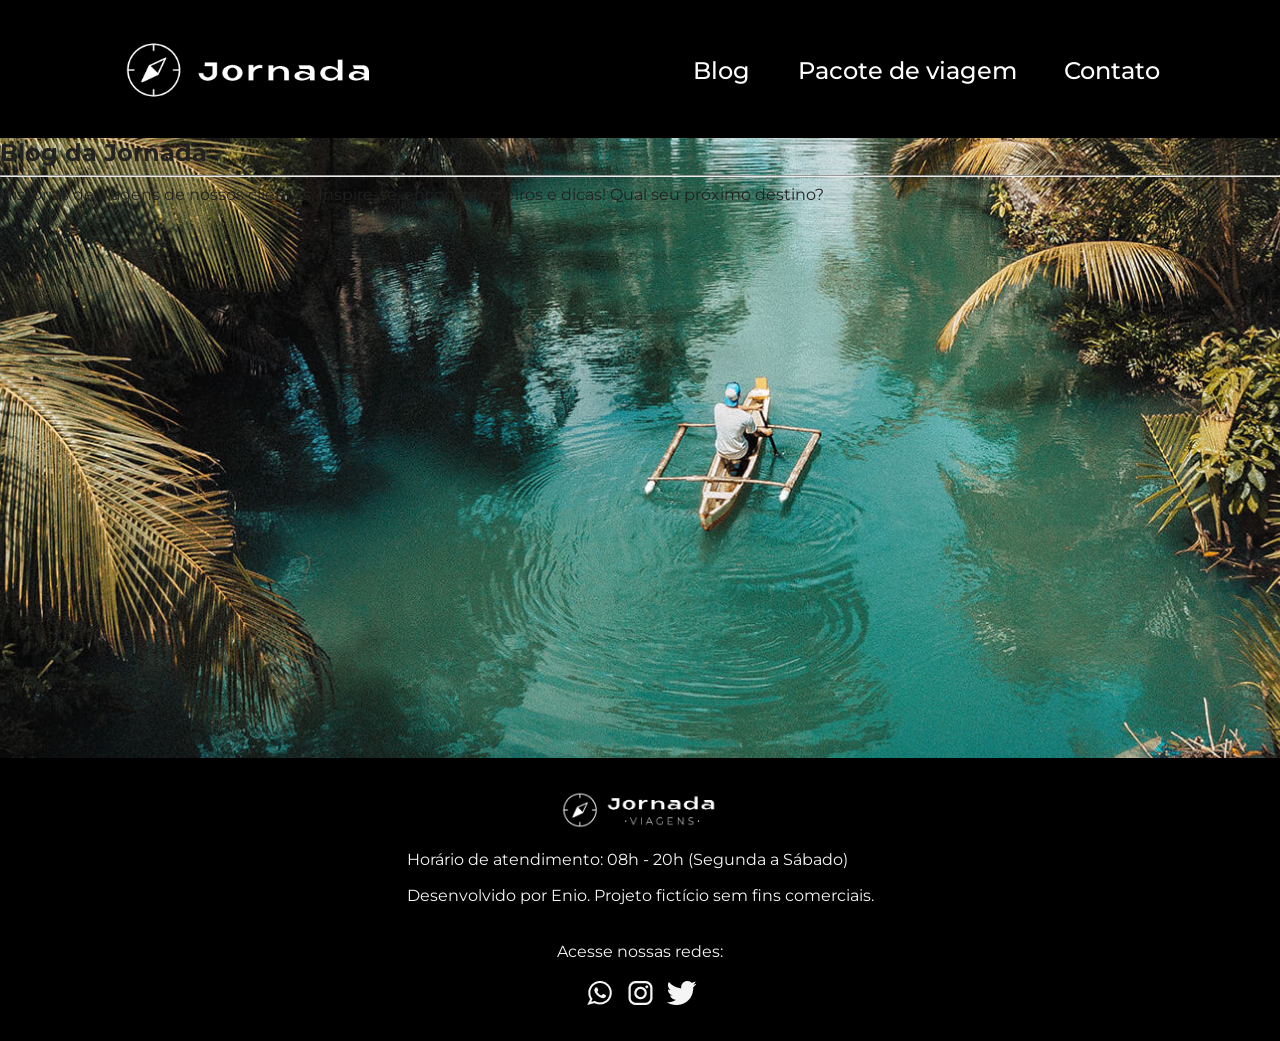
==== blog.html @ 042231ff "iniciando a pagina blog, com o HTML e criação das pastas de imagens" ====
<!doctype html>
<html lang="pt-BR">
  <head>
    <meta charset="UTF-8" />
    <meta name="viewport" content="width=device-width, initial-scale=1.0" />
    <link rel="shortcut icon" href="favico.png" type="image/x-icon" />
    <link rel="stylesheet" href="./CSS/style.css" />
    <title>Jornada Viagens</title>
  </head>
  <body>
    <header class="header-main">
      <div class="div-header">
        <a class="logo" href="index.html" title="voltar ao inicio"
          ><img
            class="logo-mobile"
            src="./img/header_footer/Símbolo_white.png"
            alt="simbolo de uma bussola branco
              "
          />
          <img
            class="logo-desktop"
            src="./img/header_footer/Logo-branco.png"
            alt="logo com escrita"
          />
        </a>

        <div class="div-menu">
          <label for="menu">
            <img
              class="menu-hamburger"
              src="./img/header_footer/menu.png"
              alt="menu hamburger"
            />
          </label>
          <input type="checkbox" id="menu" hidden />
          <nav>
            <ul class="list-links">
              <li class="item">
                <a href="blog.html" target="_blank" title="acessar blog"
                  >Blog</a
                >
              </li>
              <li class="item">
                <a href="pacotes.html" target="_blank" title="acessar pacotes"
                  >Pacote de viagem</a
                >
              </li>
              <li class="item">
                <a href="contato.html" target="_blank" title="acessar contatos"
                  >Contato</a
                >
              </li>
            </ul>
          </nav>
        </div>
      </div>
    </header>

    <section class="blog hero">
      <div class="hero-img">
        <div class="hero-content">
          <h1>Blog da Jornada</h1>
          <hr />
          <p>
            Histórias de viagens de nossos clientes. Inspire-se, encontre
            roteiros e dicas! Qual seu próximo destino?
          </p>
        </div>
      </div>
    </section>

    <footer class="footer">
      <div class="informations-footer">
        <div class="img-text">
          <img
            src="./img/footer/Logo-branco-com-tagline.png"
            alt=""
            class="logo-footer"
          />
          <div class="hourly-dev">
            <p class="hourly">
              Horário de atendimento: 08h - 20h (Segunda a Sábado)
            </p>
            <p class="dev">
              Desenvolvido por Enio. Projeto fictício sem fins comerciais.
            </p>
          </div>
        </div>
        <div class="social-media">
          <p class="redes">Acesse nossas redes:</p>
          <div class="social-media-icons">
            <img src="./img/footer/Whatsapp 1 (2).png" alt="" class="zap" />
            <img src="./img/footer/Instragam 1 (2).png" alt="" class="insta" />
            <img src="./img/footer/Twiter 1 (2).png" alt="" class="tw" />
          </div>
        </div>
      </div>
    </footer>
  </body>
</html>
---- CSS/style.css ----
@import url(./global.css);
@import url(./header.css);
@import url(./hero.css);
@import url(./offers.css);
@import url(./categories.css);
@import url(./destinations.css);
@import url(./payments.css);
@import url(./testimonials.css);
@import url(./footer.css);
@import url(./contato.css);
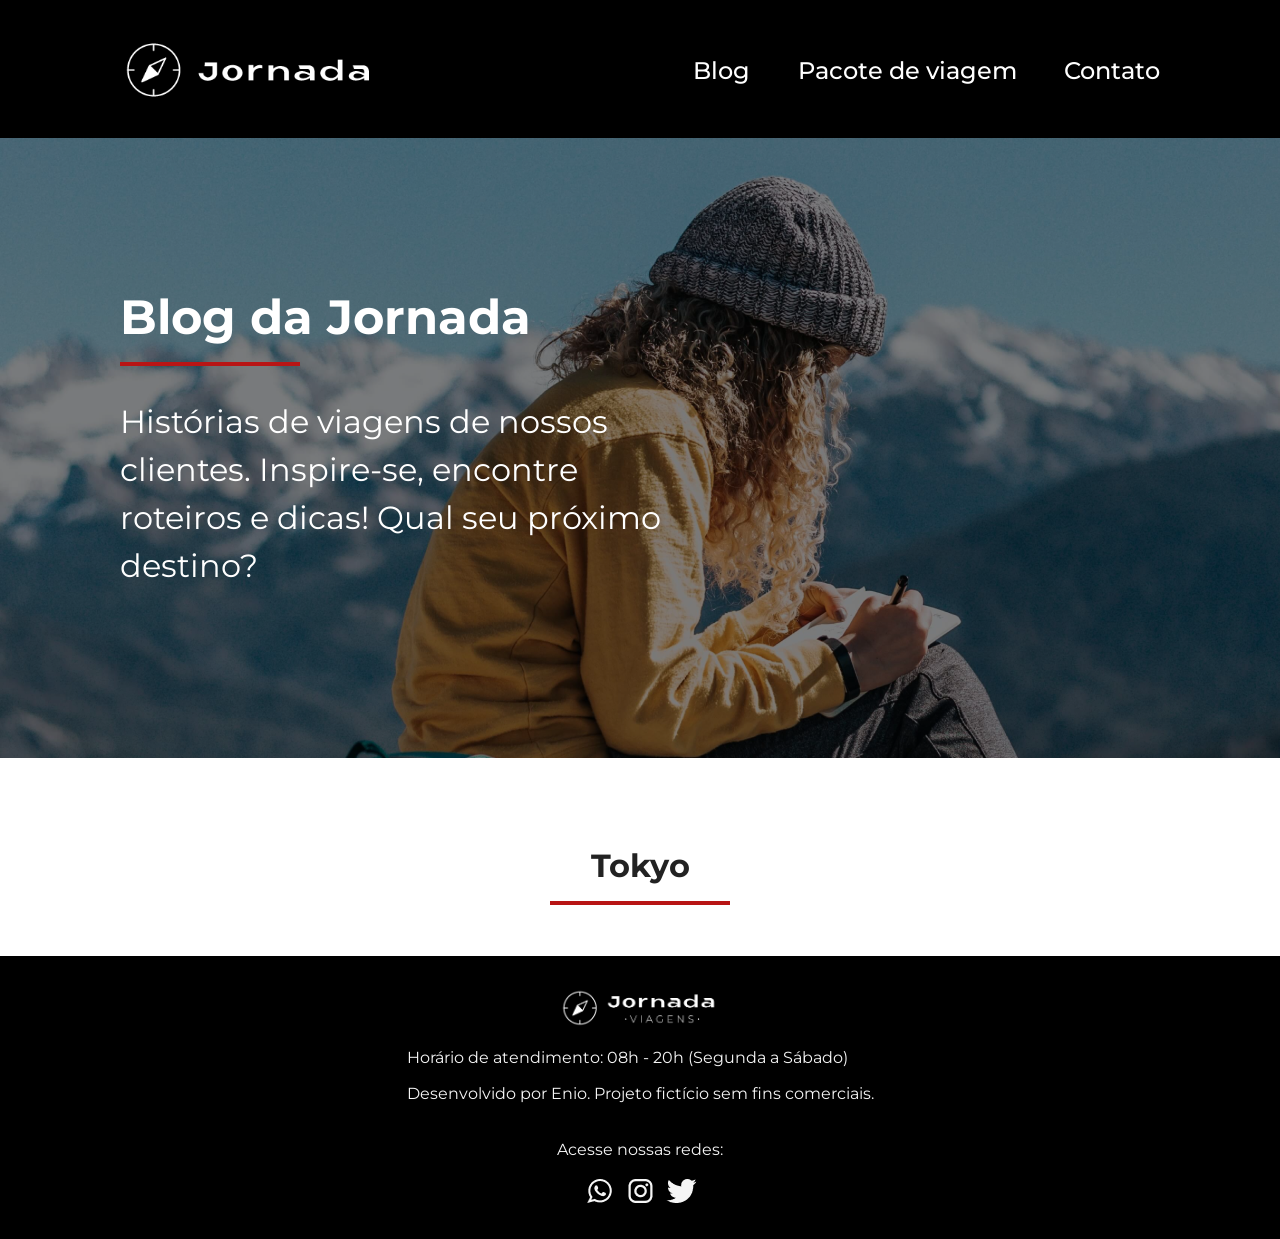
==== commit 150d5f2d: "iniciando a estrutura do HTML da pagina blog" ====
--- a/blog.html
+++ b/blog.html
@@ -69,6 +69,48 @@
       </div>
     </section>
 
+    <section class="report">
+      <div class="section-title destinations">
+        <h2>Tokyo</h2>
+        <hr />
+      </div>
+
+      <div class="container-steps">
+        <div class="step arrive">
+          <h3></h3>
+          <p></p>
+          <div class="img-tokyo"></div>
+        </div>
+
+        <div class="step">
+          <h3></h3>
+          <p></p>
+        </div>
+
+        <div class="hotel-tokyo"></div>
+
+        <div class="step">
+          <h3></h3>
+          <p></p>
+        </div>
+
+        <div class="step">
+          <h3></h3>
+          <p></p>
+        </div>
+
+        <div class="step">
+          <h3></h3>
+          <p></p>
+        </div>
+
+        <div class="step">
+          <h3></h3>
+          <p></p>
+        </div>
+      </div>
+    </section>
+
     <footer class="footer">
       <div class="informations-footer">
         <div class="img-text">
--- a/CSS/style.css
+++ b/CSS/style.css
@@ -8,3 +8,4 @@
 @import url(./testimonials.css);
 @import url(./footer.css);
 @import url(./contato.css);
+@import url(./blog.css);
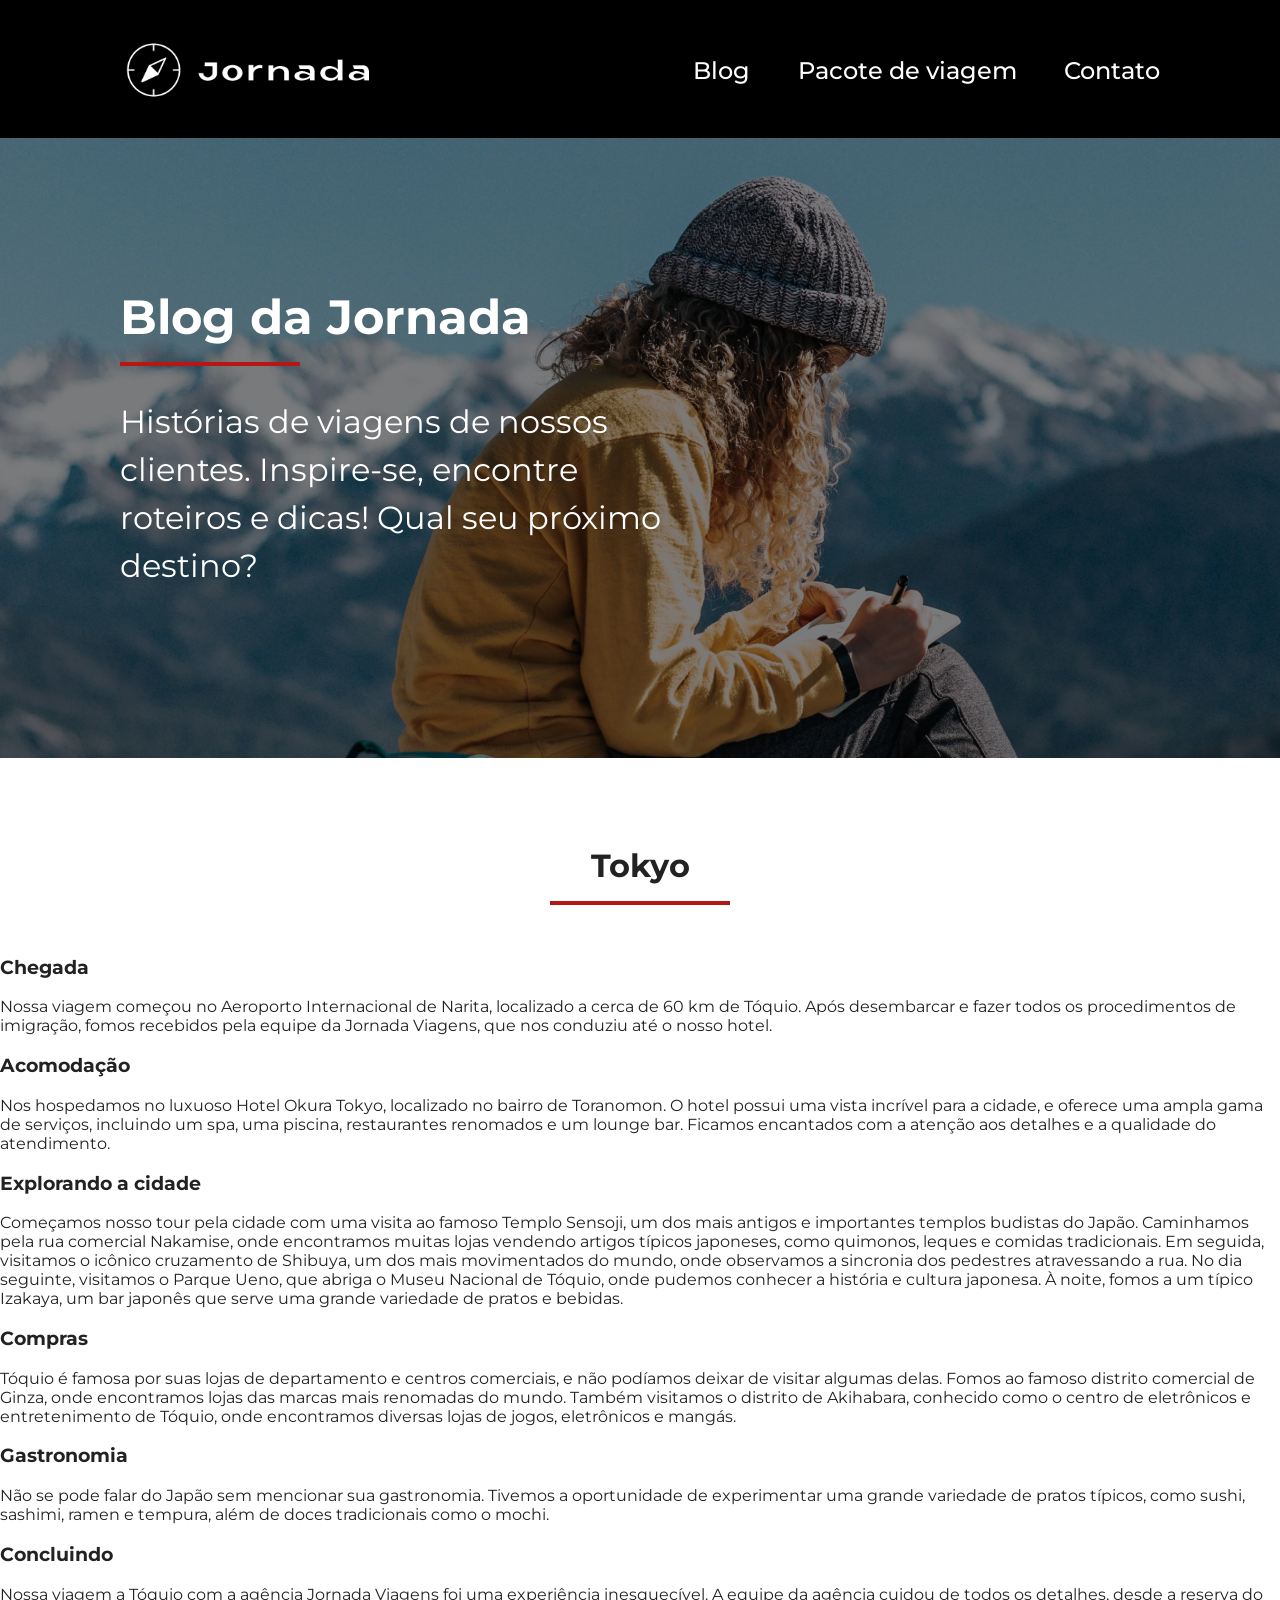
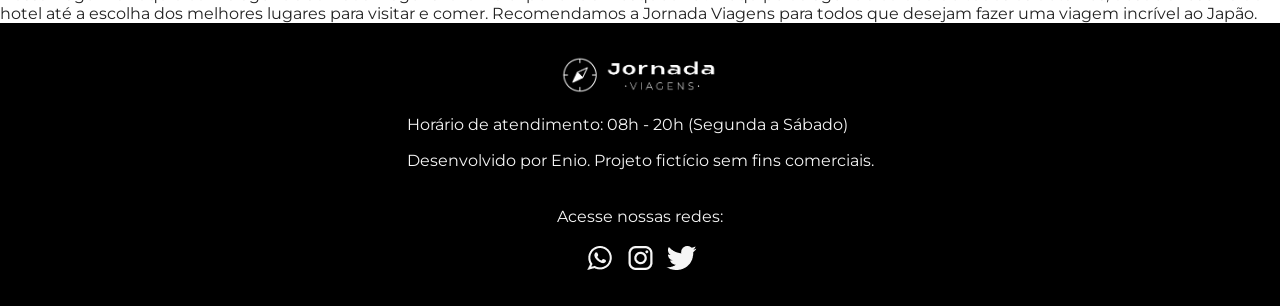
==== commit 812bc507: "adicionando os titulos e paragrafos do steps da section report" ====
--- a/blog.html
+++ b/blog.html
@@ -77,36 +77,77 @@
 
       <div class="container-steps">
         <div class="step arrive">
-          <h3></h3>
-          <p></p>
+          <h3>Chegada</h3>
+          <p>
+            Nossa viagem começou no Aeroporto Internacional de Narita,
+            localizado a cerca de 60 km de Tóquio. Após desembarcar e fazer
+            todos os procedimentos de imigração, fomos recebidos pela equipe da
+            Jornada Viagens, que nos conduziu até o nosso hotel.
+          </p>
           <div class="img-tokyo"></div>
         </div>
 
         <div class="step">
-          <h3></h3>
-          <p></p>
+          <h3>Acomodação</h3>
+          <p>
+            Nos hospedamos no luxuoso Hotel Okura Tokyo, localizado no bairro de
+            Toranomon. O hotel possui uma vista incrível para a cidade, e
+            oferece uma ampla gama de serviços, incluindo um spa, uma piscina,
+            restaurantes renomados e um lounge bar. Ficamos encantados com a
+            atenção aos detalhes e a qualidade do atendimento.
+          </p>
         </div>
 
         <div class="hotel-tokyo"></div>
 
         <div class="step">
-          <h3></h3>
-          <p></p>
+          <h3>Explorando a cidade</h3>
+          <p>
+            Começamos nosso tour pela cidade com uma visita ao famoso Templo
+            Sensoji, um dos mais antigos e importantes templos budistas do
+            Japão. Caminhamos pela rua comercial Nakamise, onde encontramos
+            muitas lojas vendendo artigos típicos japoneses, como quimonos,
+            leques e comidas tradicionais. Em seguida, visitamos o icônico
+            cruzamento de Shibuya, um dos mais movimentados do mundo, onde
+            observamos a sincronia dos pedestres atravessando a rua. No dia
+            seguinte, visitamos o Parque Ueno, que abriga o Museu Nacional de
+            Tóquio, onde pudemos conhecer a história e cultura japonesa. À
+            noite, fomos a um típico Izakaya, um bar japonês que serve uma
+            grande variedade de pratos e bebidas.
+          </p>
         </div>
 
         <div class="step">
-          <h3></h3>
-          <p></p>
+          <h3>Compras</h3>
+          <p>
+            Tóquio é famosa por suas lojas de departamento e centros comerciais,
+            e não podíamos deixar de visitar algumas delas. Fomos ao famoso
+            distrito comercial de Ginza, onde encontramos lojas das marcas mais
+            renomadas do mundo. Também visitamos o distrito de Akihabara,
+            conhecido como o centro de eletrônicos e entretenimento de Tóquio,
+            onde encontramos diversas lojas de jogos, eletrônicos e mangás.
+          </p>
         </div>
 
         <div class="step">
-          <h3></h3>
-          <p></p>
+          <h3>Gastronomia</h3>
+          <p>
+            Não se pode falar do Japão sem mencionar sua gastronomia. Tivemos a
+            oportunidade de experimentar uma grande variedade de pratos típicos,
+            como sushi, sashimi, ramen e tempura, além de doces tradicionais
+            como o mochi.
+          </p>
         </div>
 
         <div class="step">
-          <h3></h3>
-          <p></p>
+          <h3>Concluindo</h3>
+          <p>
+            Nossa viagem a Tóquio com a agência Jornada Viagens foi uma
+            experiência inesquecível. A equipe da agência cuidou de todos os
+            detalhes, desde a reserva do hotel até a escolha dos melhores
+            lugares para visitar e comer. Recomendamos a Jornada Viagens para
+            todos que desejam fazer uma viagem incrível ao Japão.
+          </p>
         </div>
       </div>
     </section>
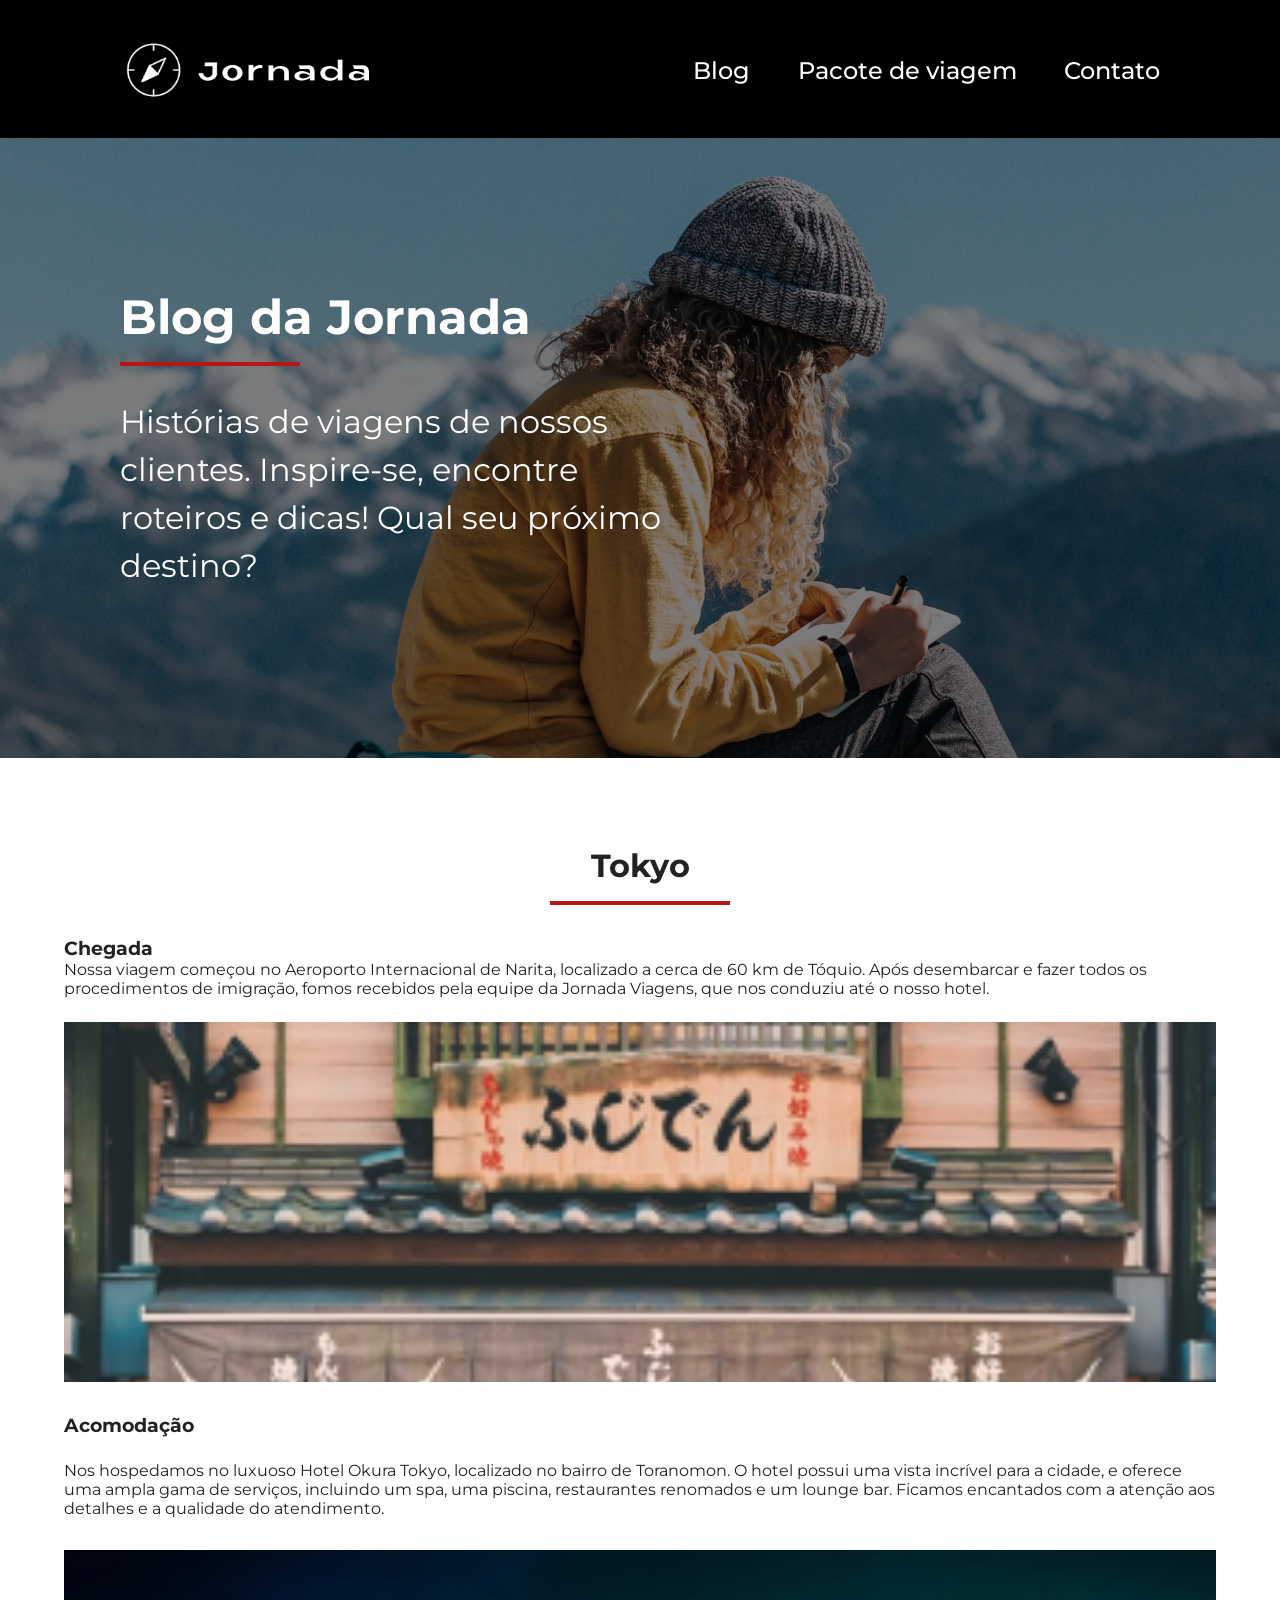
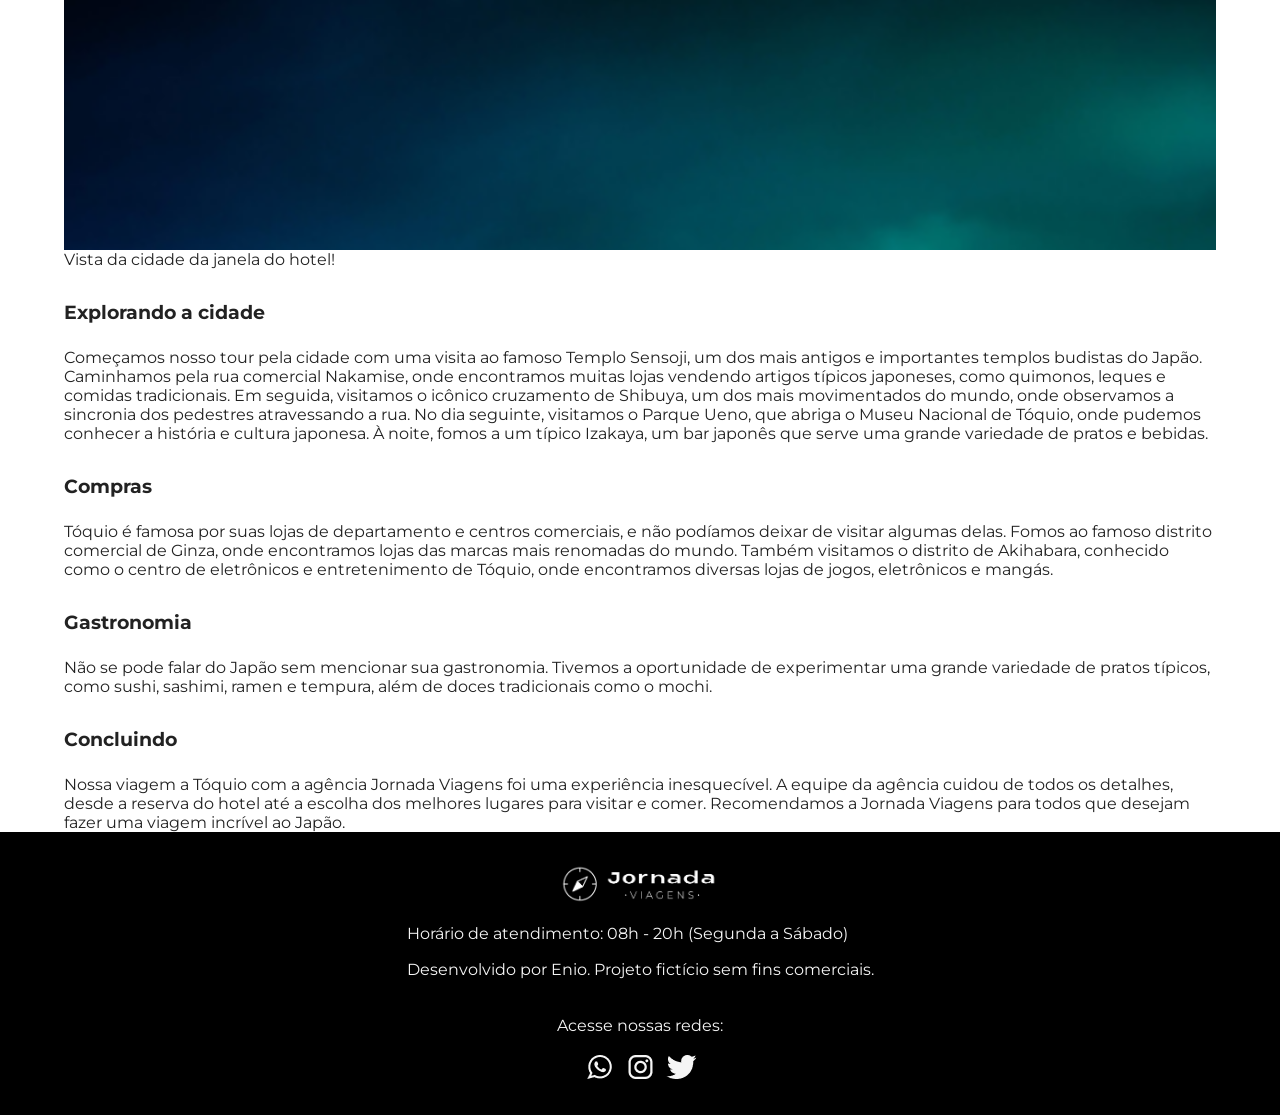
==== commit f75b5ba0: "adicionando as imagens da versão mobile" ====
--- a/blog.html
+++ b/blog.html
@@ -77,13 +77,15 @@
 
       <div class="container-steps">
         <div class="step arrive">
-          <h3>Chegada</h3>
-          <p>
-            Nossa viagem começou no Aeroporto Internacional de Narita,
-            localizado a cerca de 60 km de Tóquio. Após desembarcar e fazer
-            todos os procedimentos de imigração, fomos recebidos pela equipe da
-            Jornada Viagens, que nos conduziu até o nosso hotel.
-          </p>
+          <div>
+            <h3>Chegada</h3>
+            <p>
+              Nossa viagem começou no Aeroporto Internacional de Narita,
+              localizado a cerca de 60 km de Tóquio. Após desembarcar e fazer
+              todos os procedimentos de imigração, fomos recebidos pela equipe
+              da Jornada Viagens, que nos conduziu até o nosso hotel.
+            </p>
+          </div>
           <div class="img-tokyo"></div>
         </div>
 
@@ -98,7 +100,10 @@
           </p>
         </div>
 
-        <div class="hotel-tokyo"></div>
+        <div class="img-alt">
+          <div class="hotel-tokyo"></div>
+          <p>Vista da cidade da janela do hotel!</p>
+        </div>
 
         <div class="step">
           <h3>Explorando a cidade</h3>
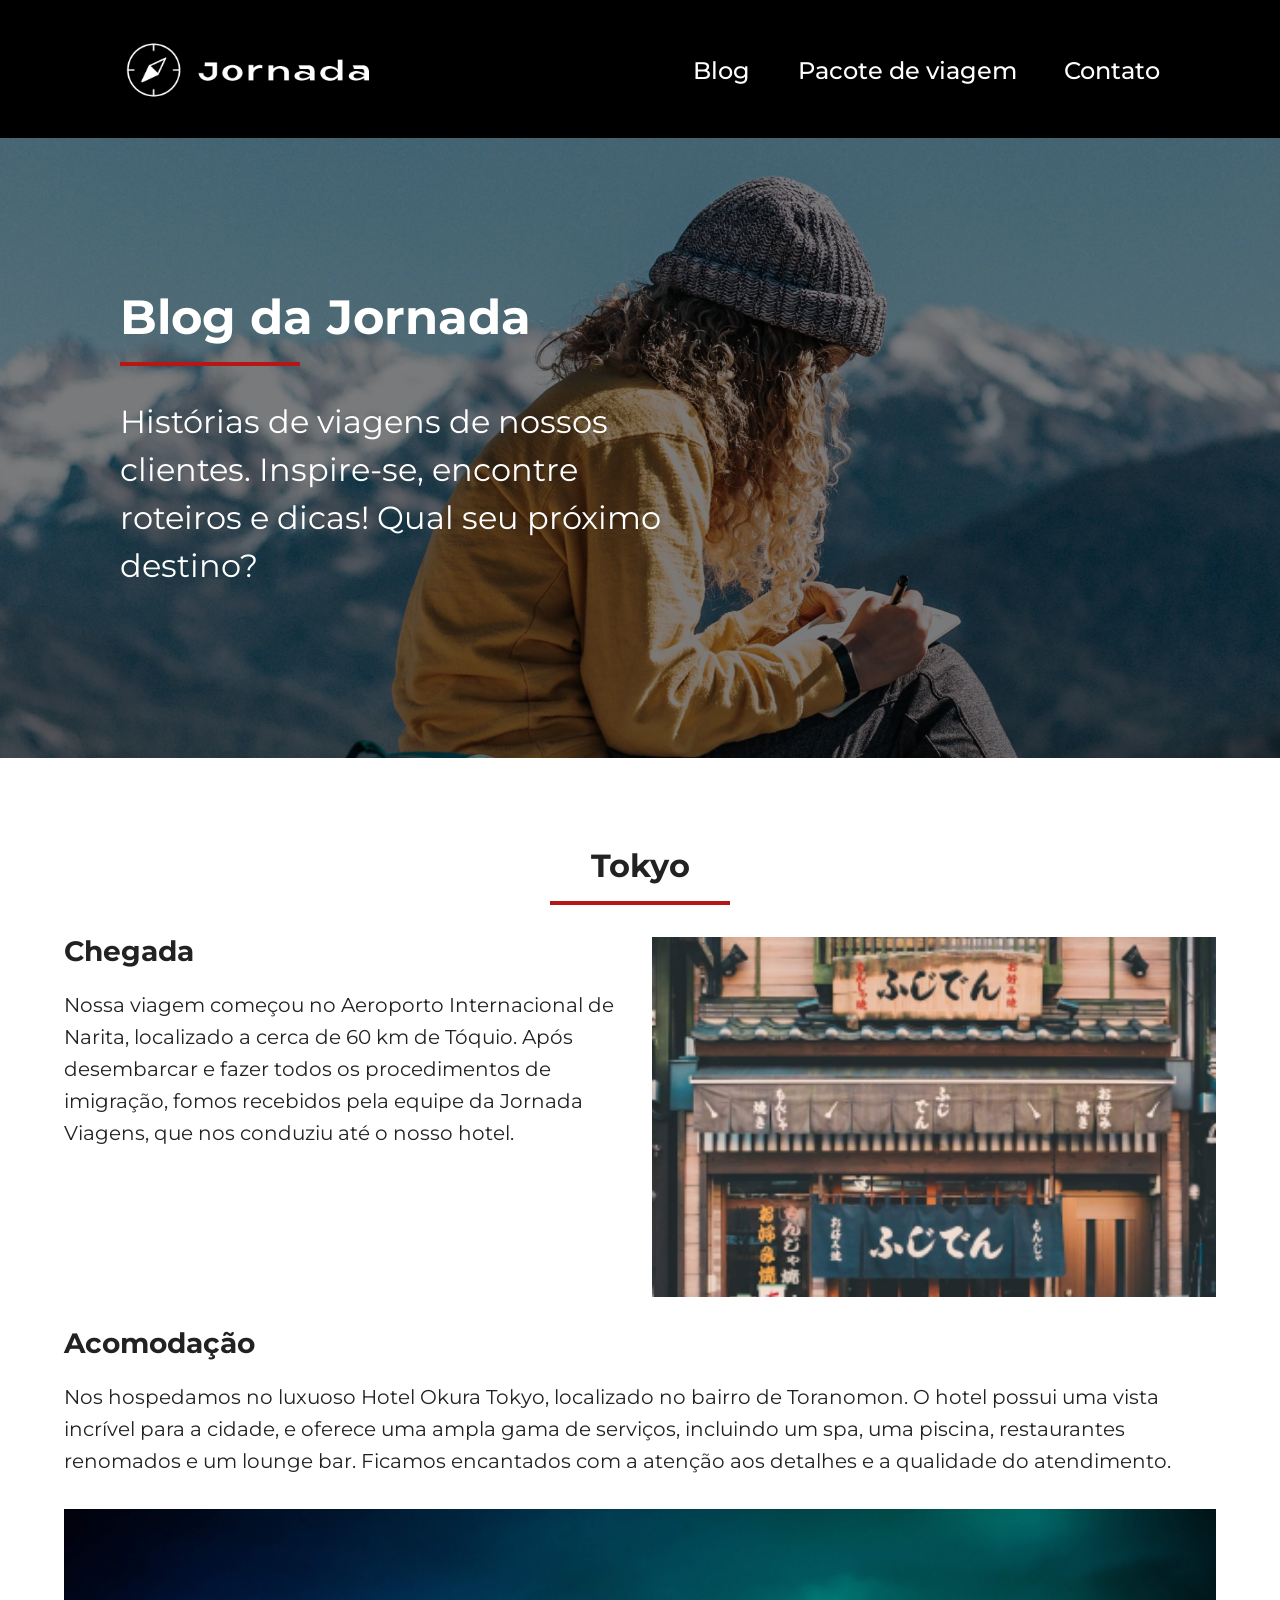
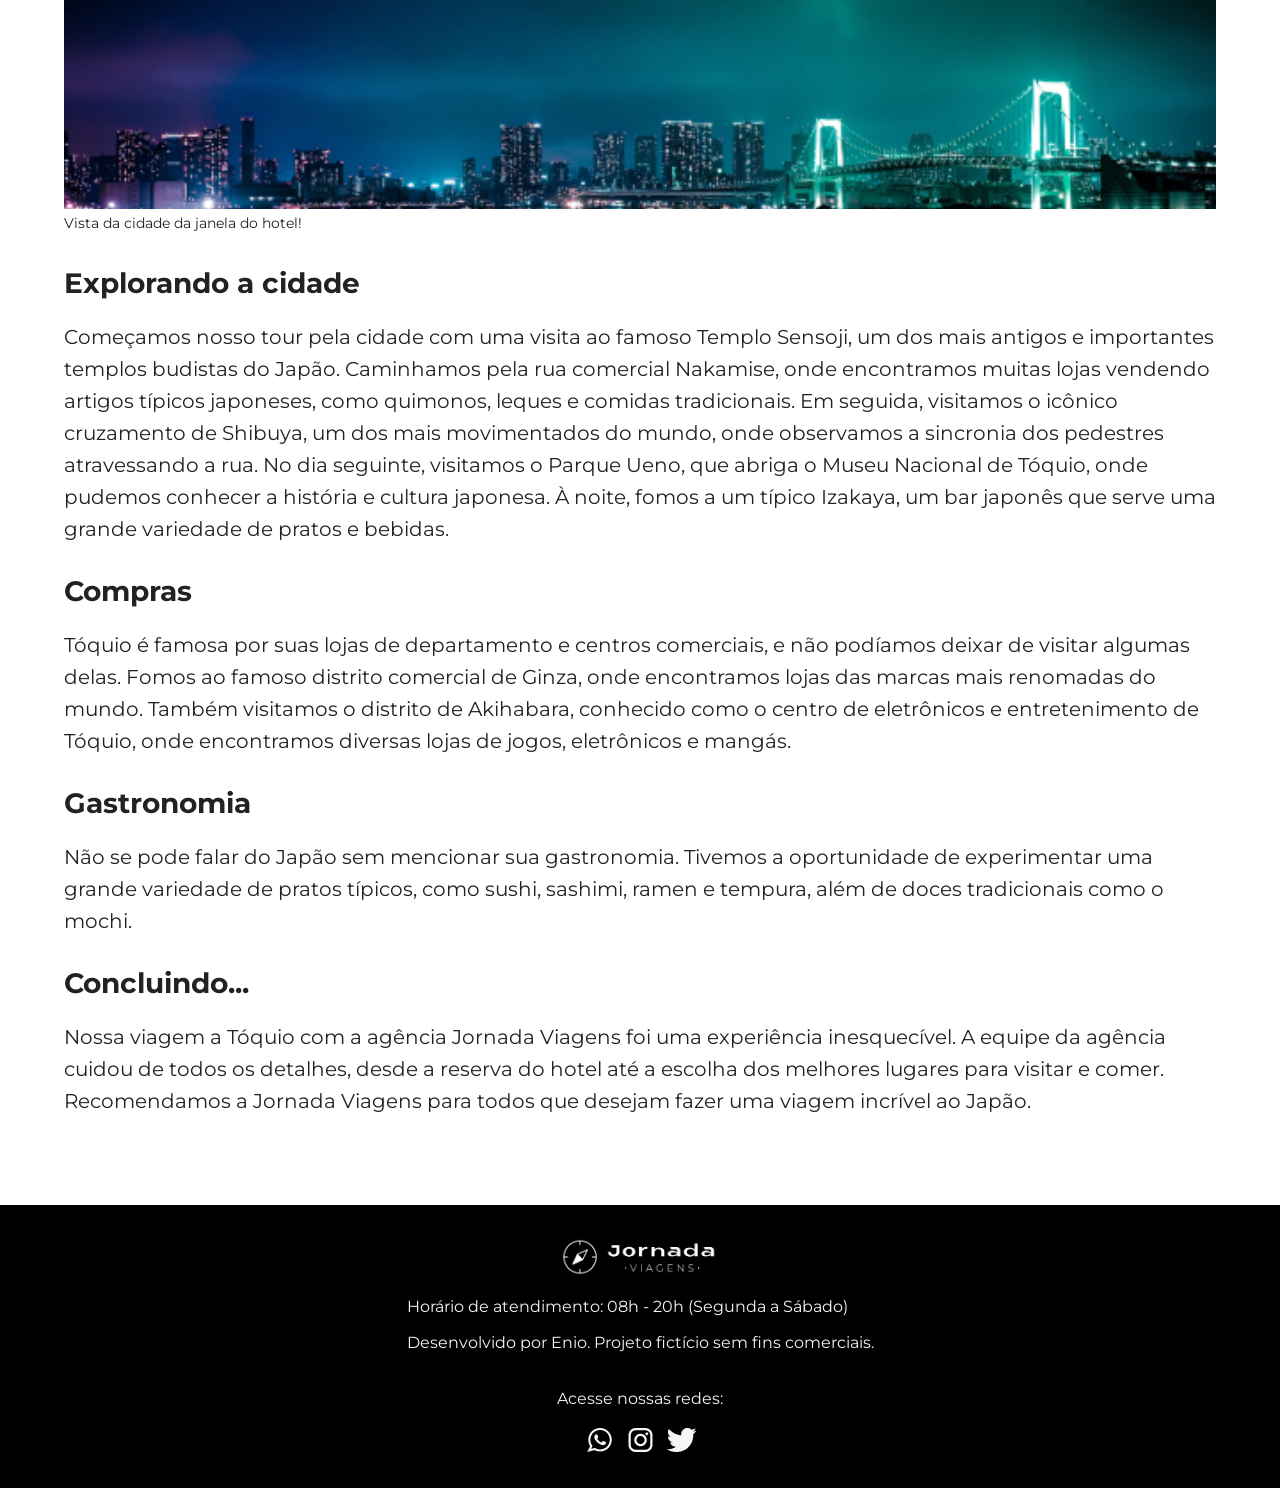
==== commit c5ca0f0d: "finalizando a estilizacao da versao tablet section report" ====
--- a/blog.html
+++ b/blog.html
@@ -145,7 +145,7 @@
         </div>
 
         <div class="step">
-          <h3>Concluindo</h3>
+          <h3>Concluindo...</h3>
           <p>
             Nossa viagem a Tóquio com a agência Jornada Viagens foi uma
             experiência inesquecível. A equipe da agência cuidou de todos os
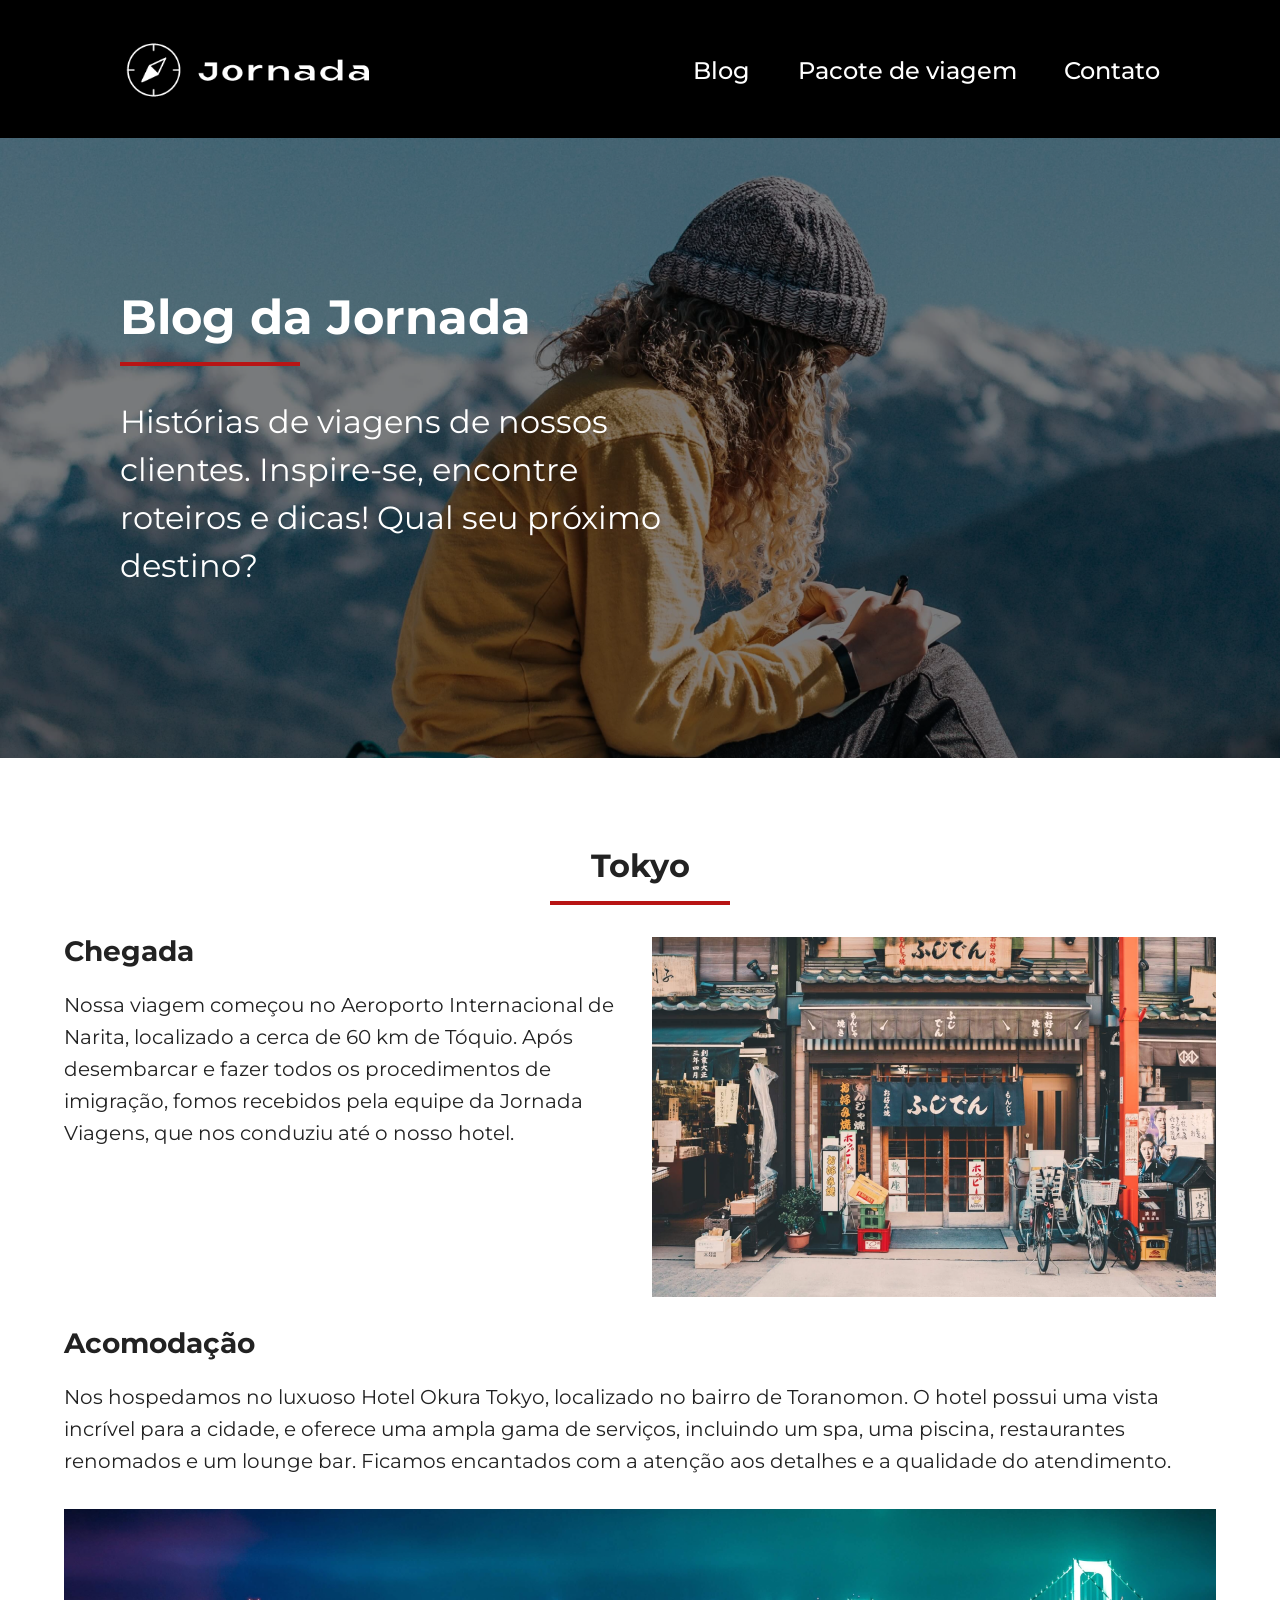
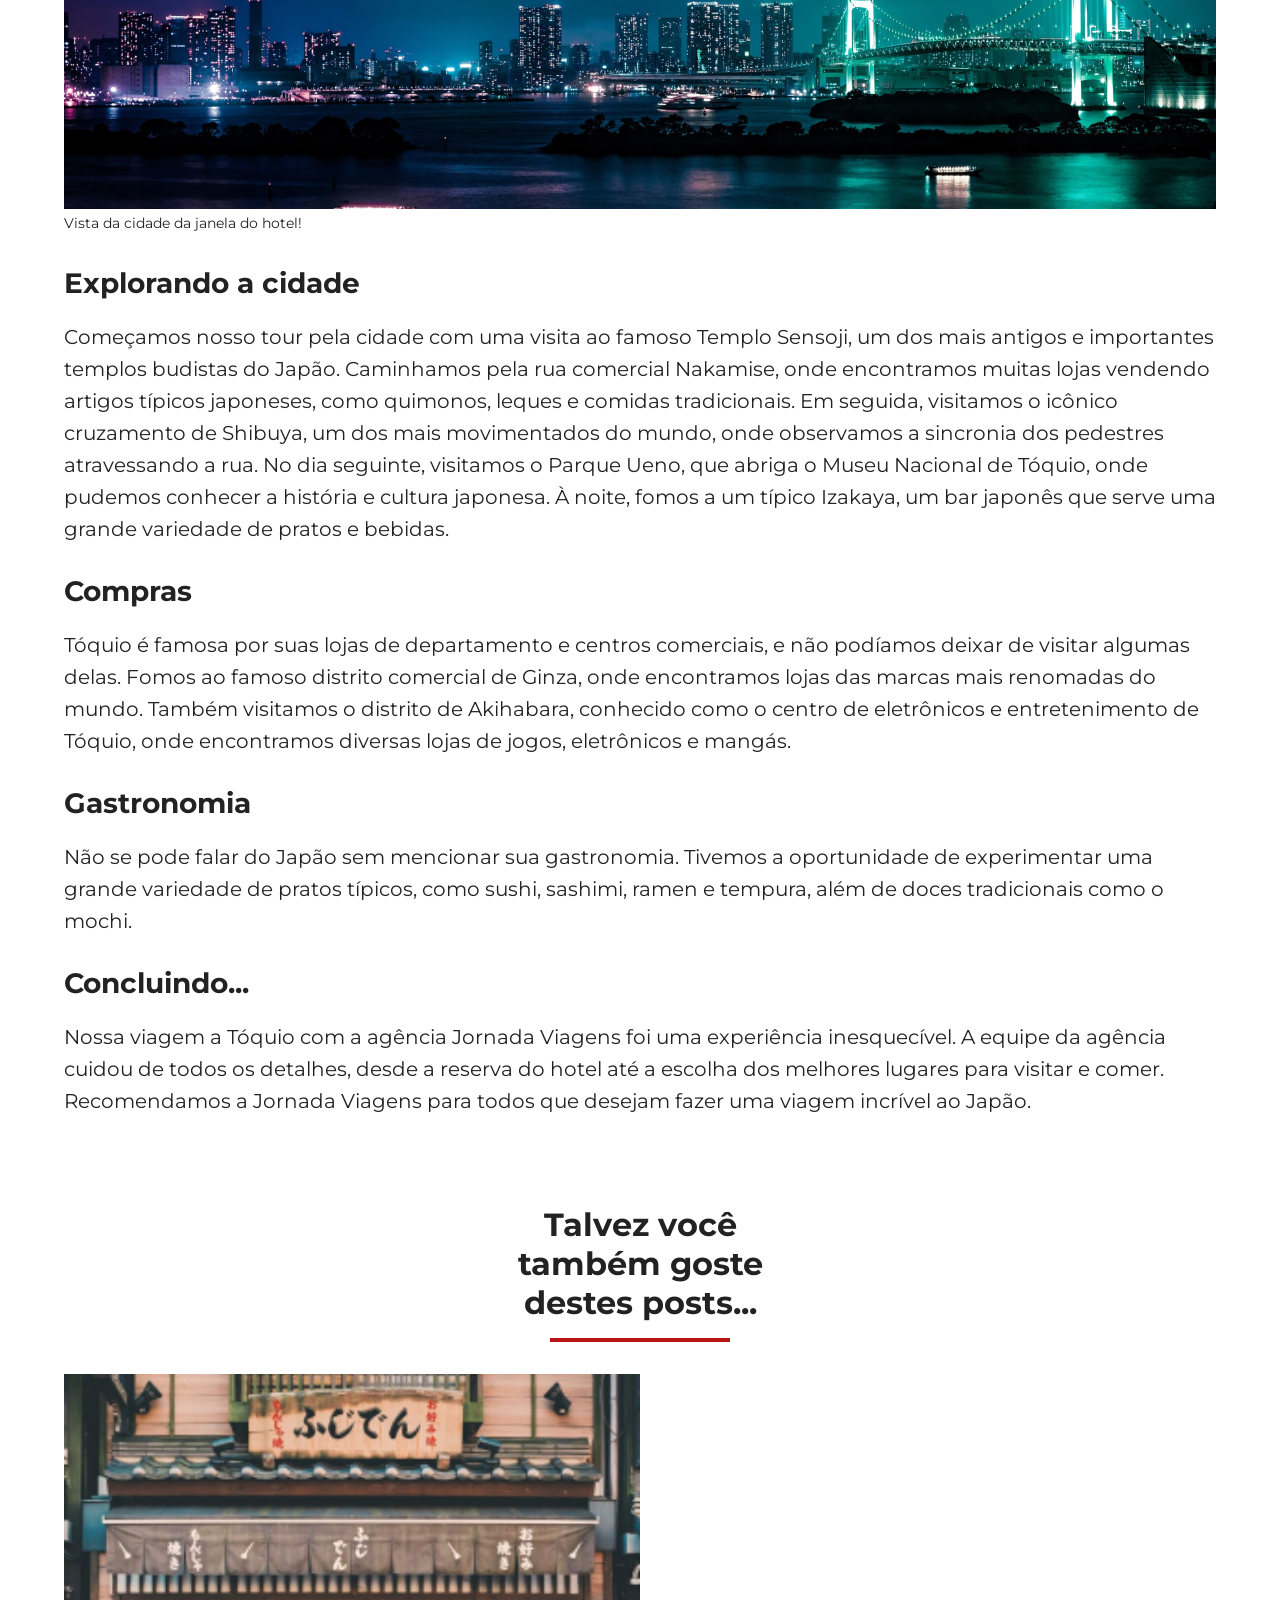
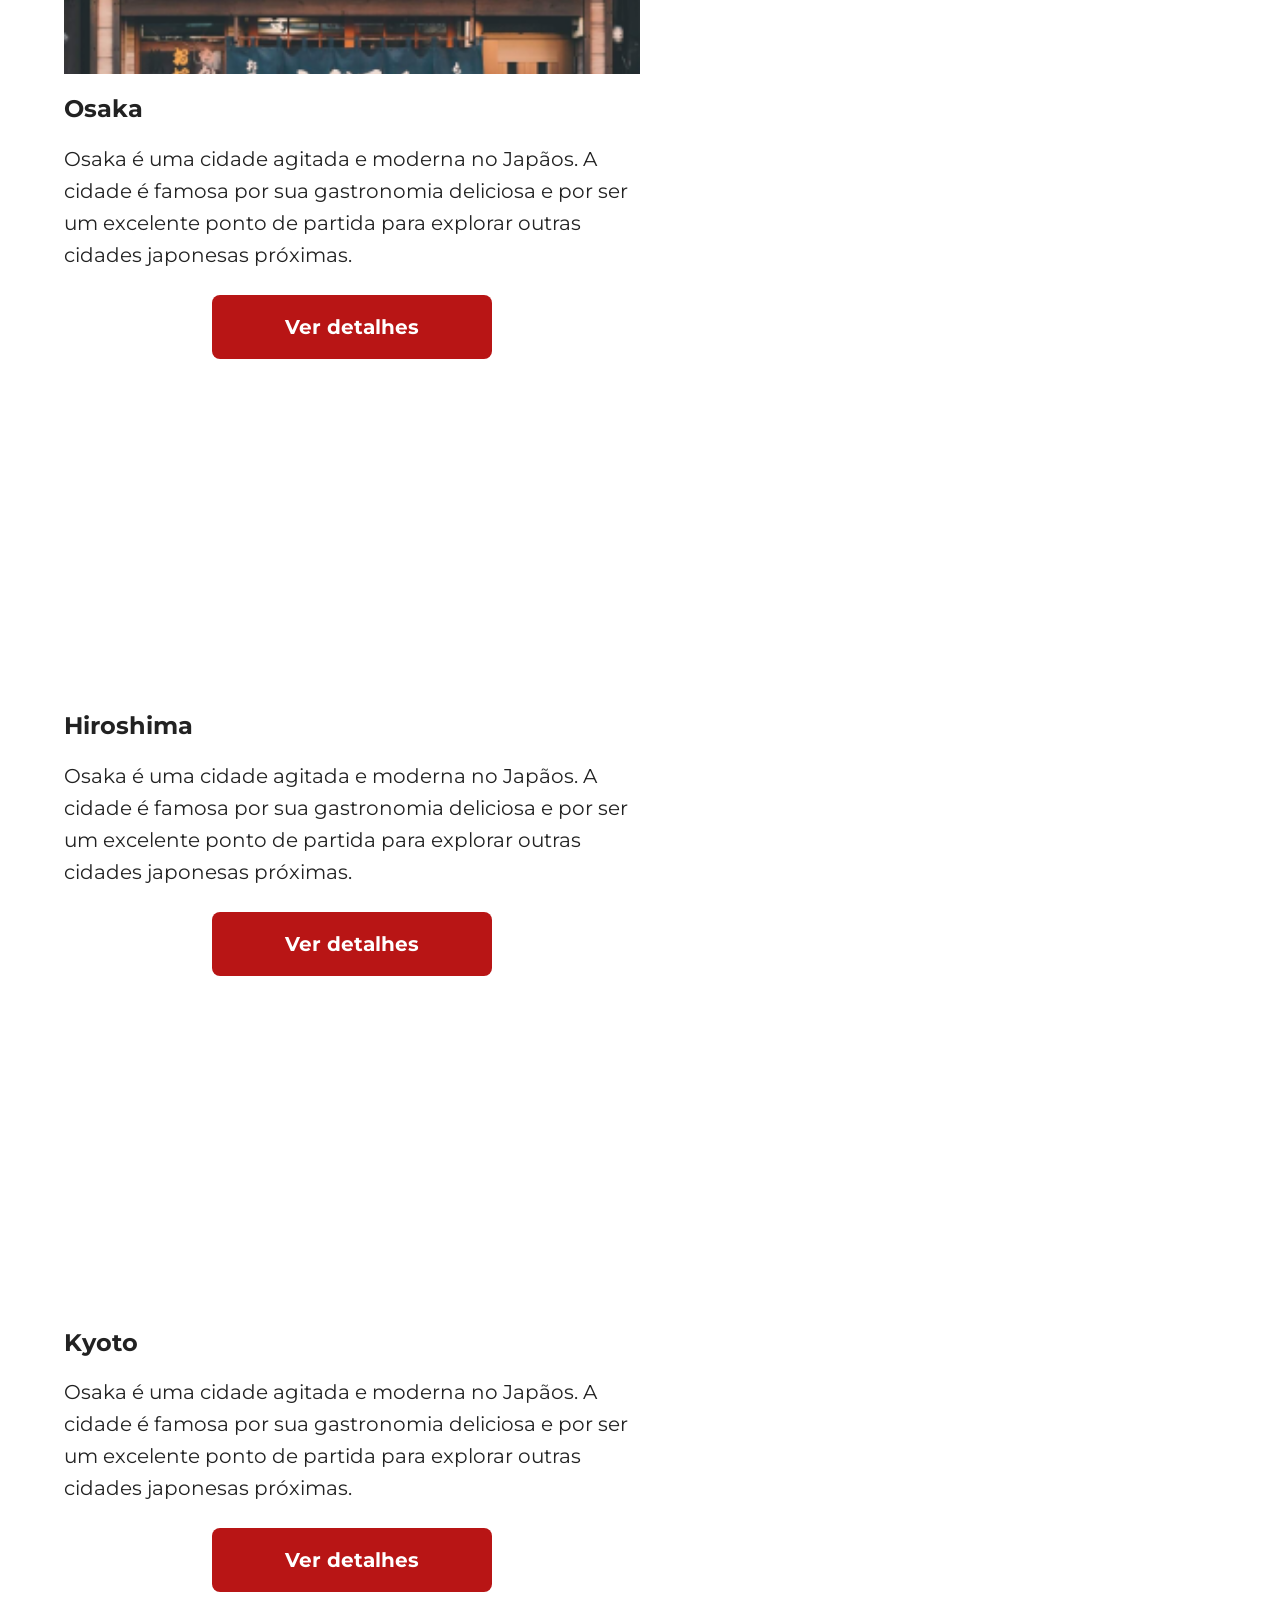
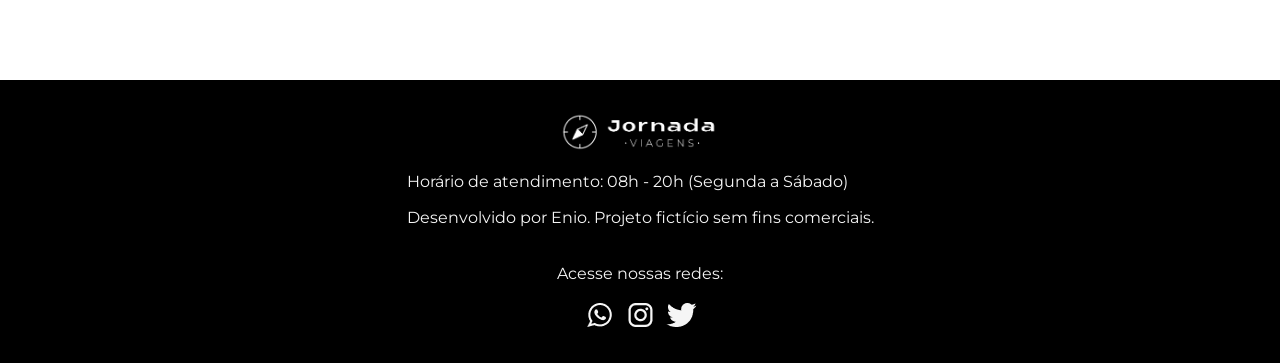
==== commit 0594b45b: "iniciando a section de posts" ====
--- a/blog.html
+++ b/blog.html
@@ -157,6 +157,51 @@
       </div>
     </section>
 
+    <section class="posts">
+      <div class="section-title post">
+        <h2>Talvez você também goste destes posts...</h2>
+        <hr />
+      </div>
+
+      <div class="cards-posts">
+        <div class="card-destination">
+          <div class="img-post osaka"></div>
+          <h2>Osaka</h2>
+          <p>
+            Osaka é uma cidade agitada e moderna no Japãos. A cidade é famosa
+            por sua gastronomia deliciosa e por ser um excelente ponto de
+            partida para explorar outras cidades japonesas próximas.
+          </p>
+
+          <a href="#" class="button destination">Ver detalhes</a>
+        </div>
+
+        <div class="card-destination">
+          <div class="img-post hiroshima"></div>
+          <h2>Hiroshima</h2>
+          <p>
+            Osaka é uma cidade agitada e moderna no Japãos. A cidade é famosa
+            por sua gastronomia deliciosa e por ser um excelente ponto de
+            partida para explorar outras cidades japonesas próximas.
+          </p>
+
+          <a href="#" class="button destination">Ver detalhes</a>
+        </div>
+
+        <div class="card-destination">
+          <div class="img-post kyoto"></div>
+          <h2>Kyoto</h2>
+          <p>
+            Osaka é uma cidade agitada e moderna no Japãos. A cidade é famosa
+            por sua gastronomia deliciosa e por ser um excelente ponto de
+            partida para explorar outras cidades japonesas próximas.
+          </p>
+
+          <a href="#" class="button destination">Ver detalhes</a>
+        </div>
+      </div>
+    </section>
+
     <footer class="footer">
       <div class="informations-footer">
         <div class="img-text">
--- a/CSS/style.css
+++ b/CSS/style.css
@@ -9,3 +9,4 @@
 @import url(./footer.css);
 @import url(./contato.css);
 @import url(./blog.css);
+@import url(./posts.css);
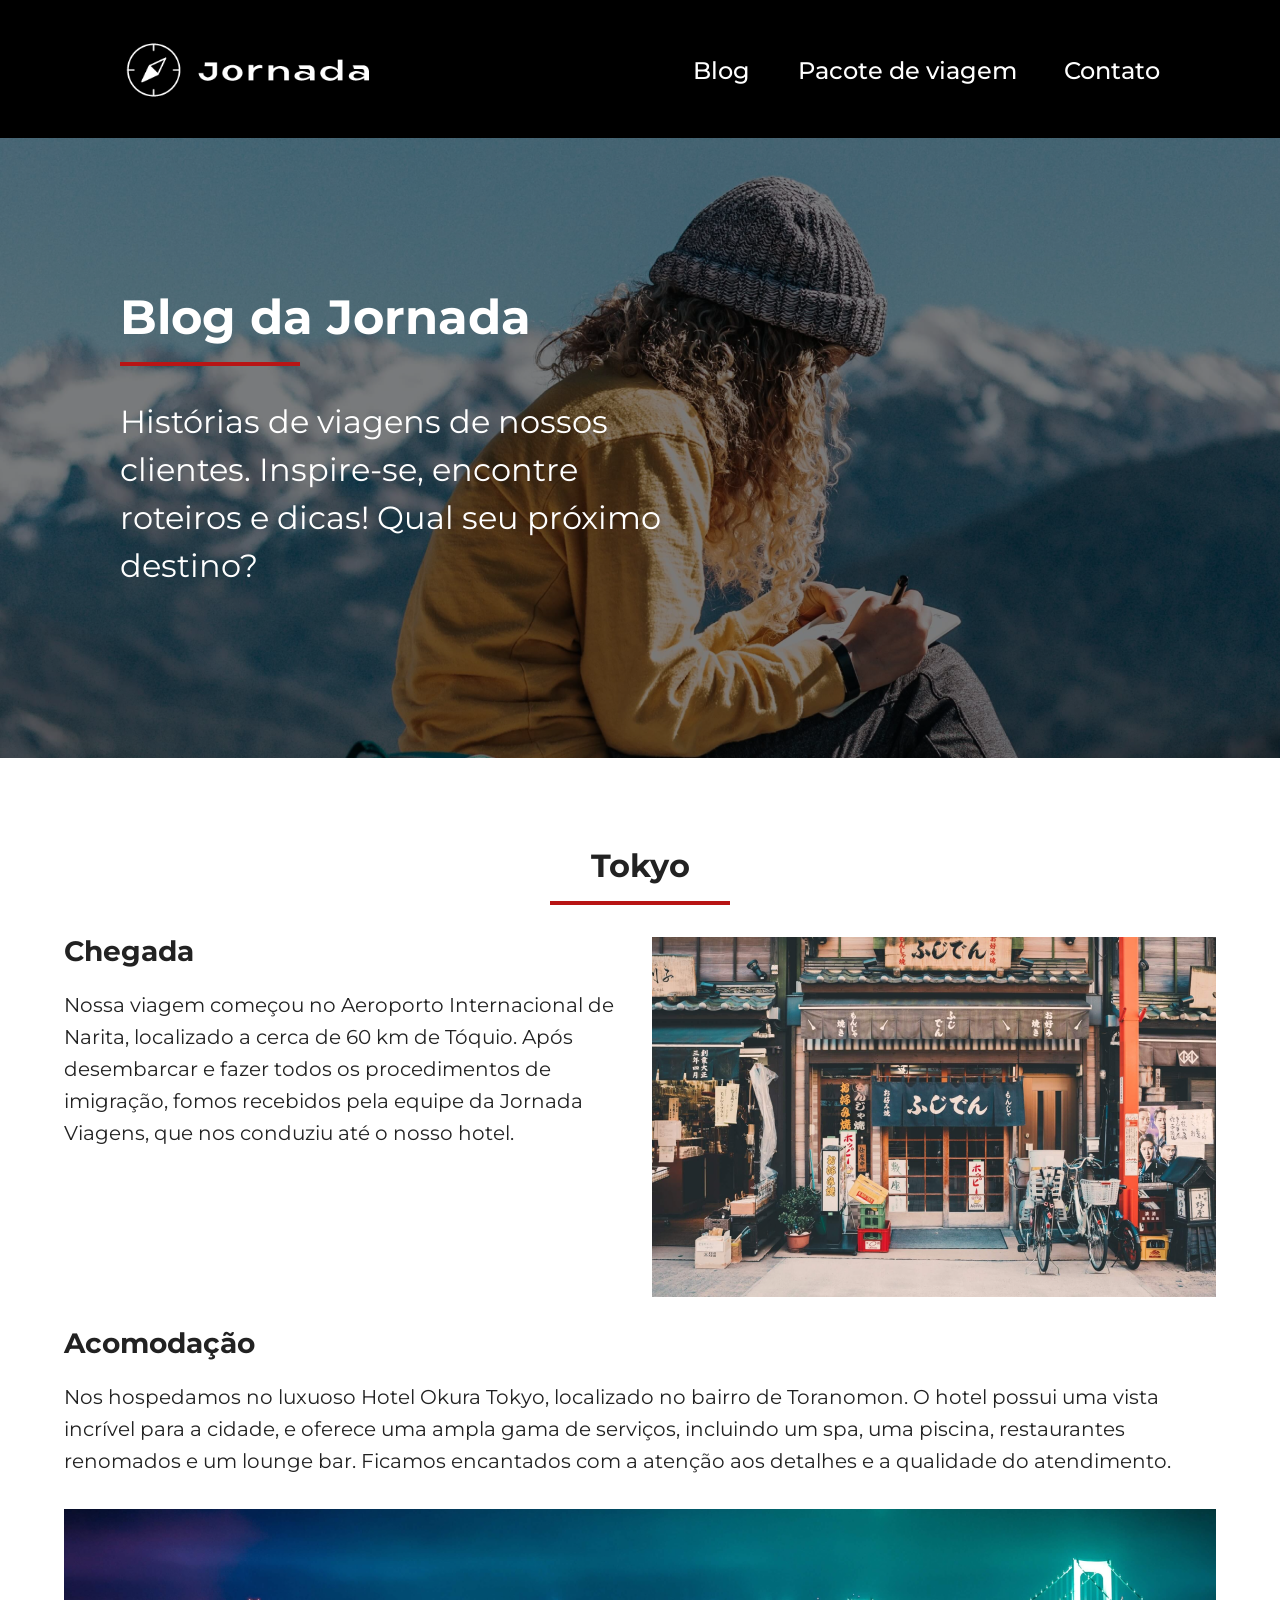
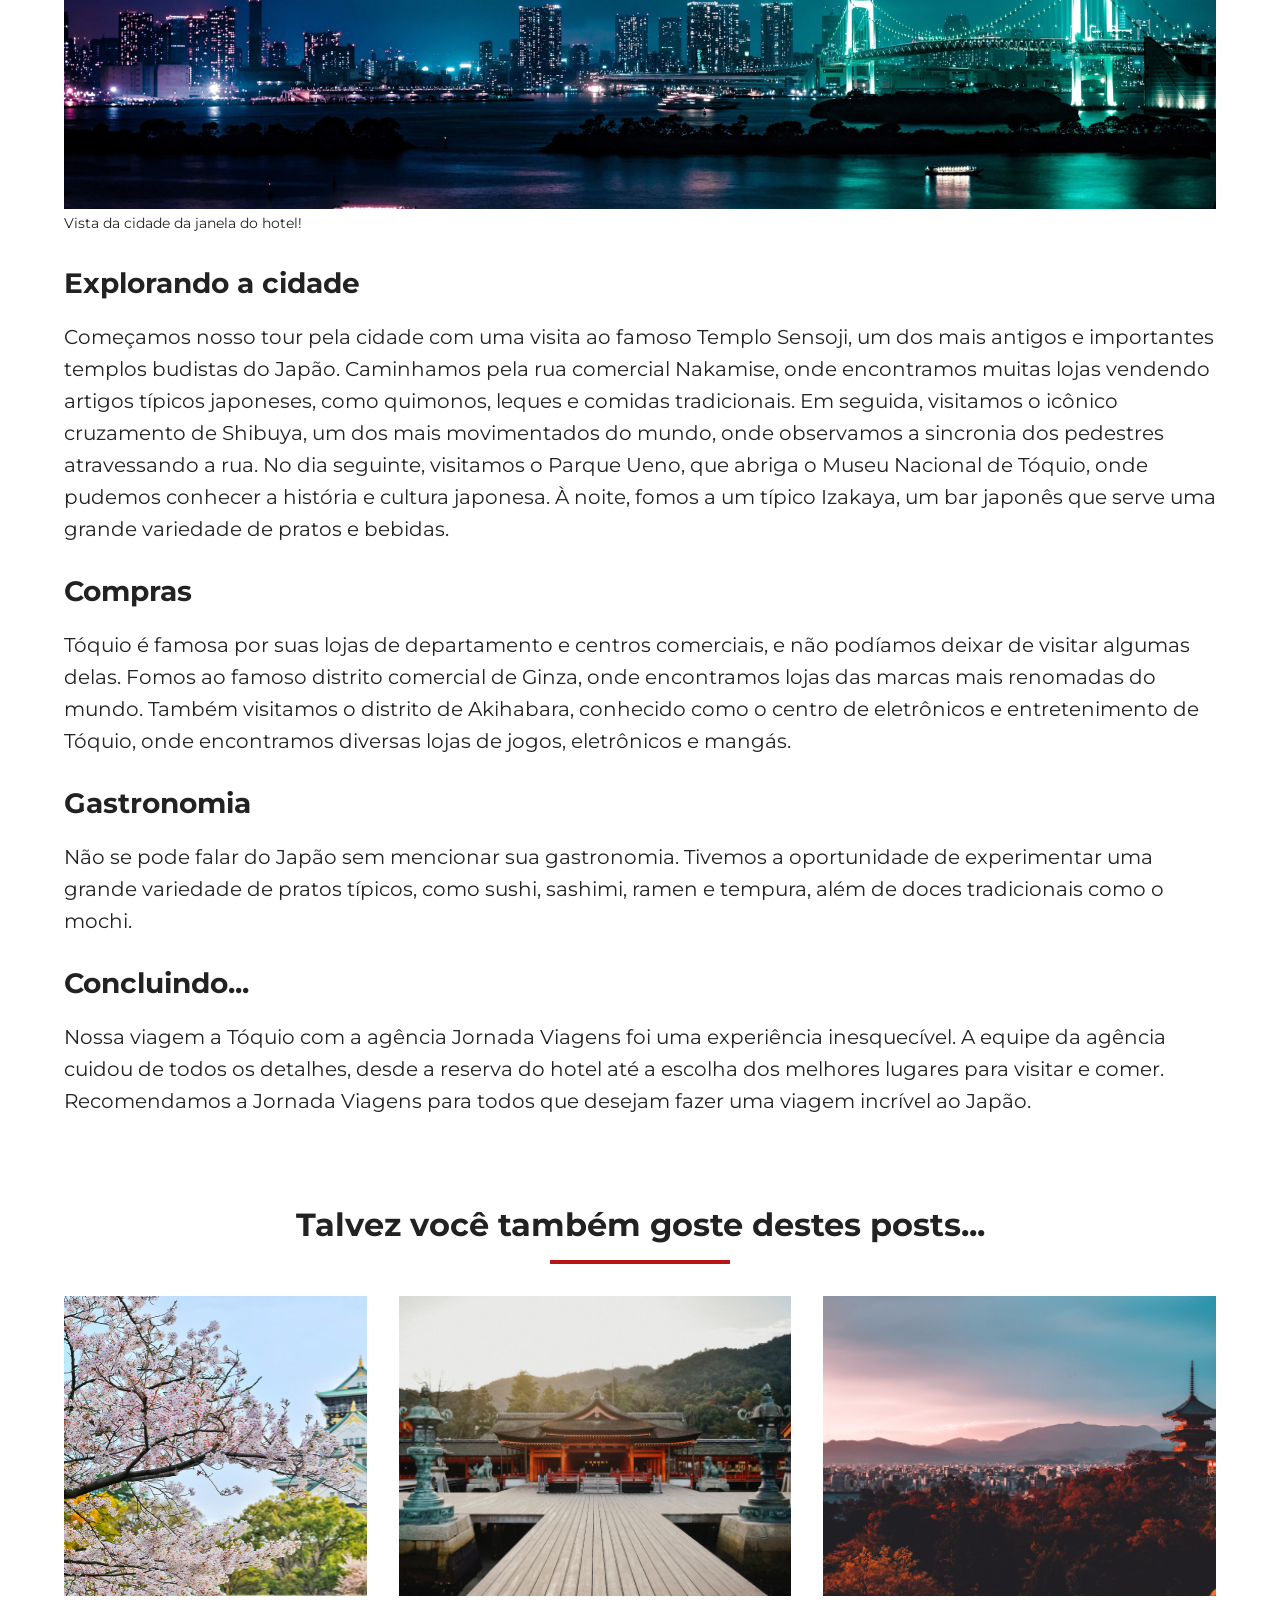
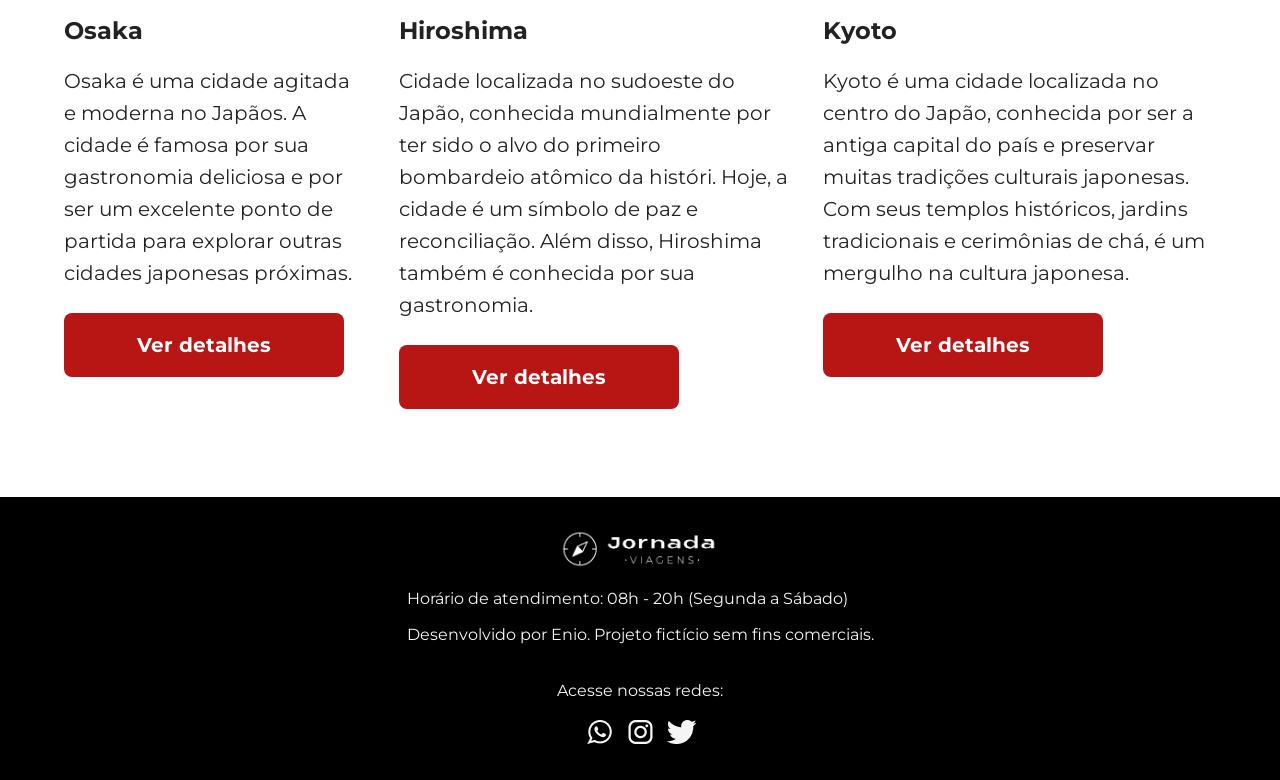
==== commit 56103859: "finalizando o projeto" ====
--- a/blog.html
+++ b/blog.html
@@ -180,9 +180,10 @@
           <div class="img-post hiroshima"></div>
           <h2>Hiroshima</h2>
           <p>
-            Osaka é uma cidade agitada e moderna no Japãos. A cidade é famosa
-            por sua gastronomia deliciosa e por ser um excelente ponto de
-            partida para explorar outras cidades japonesas próximas.
+            Cidade localizada no sudoeste do Japão, conhecida mundialmente por
+            ter sido o alvo do primeiro bombardeio atômico da históri. Hoje, a
+            cidade é um símbolo de paz e reconciliação. Além disso, Hiroshima
+            também é conhecida por sua gastronomia.
           </p>
 
           <a href="#" class="button destination">Ver detalhes</a>
@@ -192,9 +193,10 @@
           <div class="img-post kyoto"></div>
           <h2>Kyoto</h2>
           <p>
-            Osaka é uma cidade agitada e moderna no Japãos. A cidade é famosa
-            por sua gastronomia deliciosa e por ser um excelente ponto de
-            partida para explorar outras cidades japonesas próximas.
+            Kyoto é uma cidade localizada no centro do Japão, conhecida por ser
+            a antiga capital do país e preservar muitas tradições culturais
+            japonesas. Com seus templos históricos, jardins tradicionais e
+            cerimônias de chá, é um mergulho na cultura japonesa.
           </p>
 
           <a href="#" class="button destination">Ver detalhes</a>
